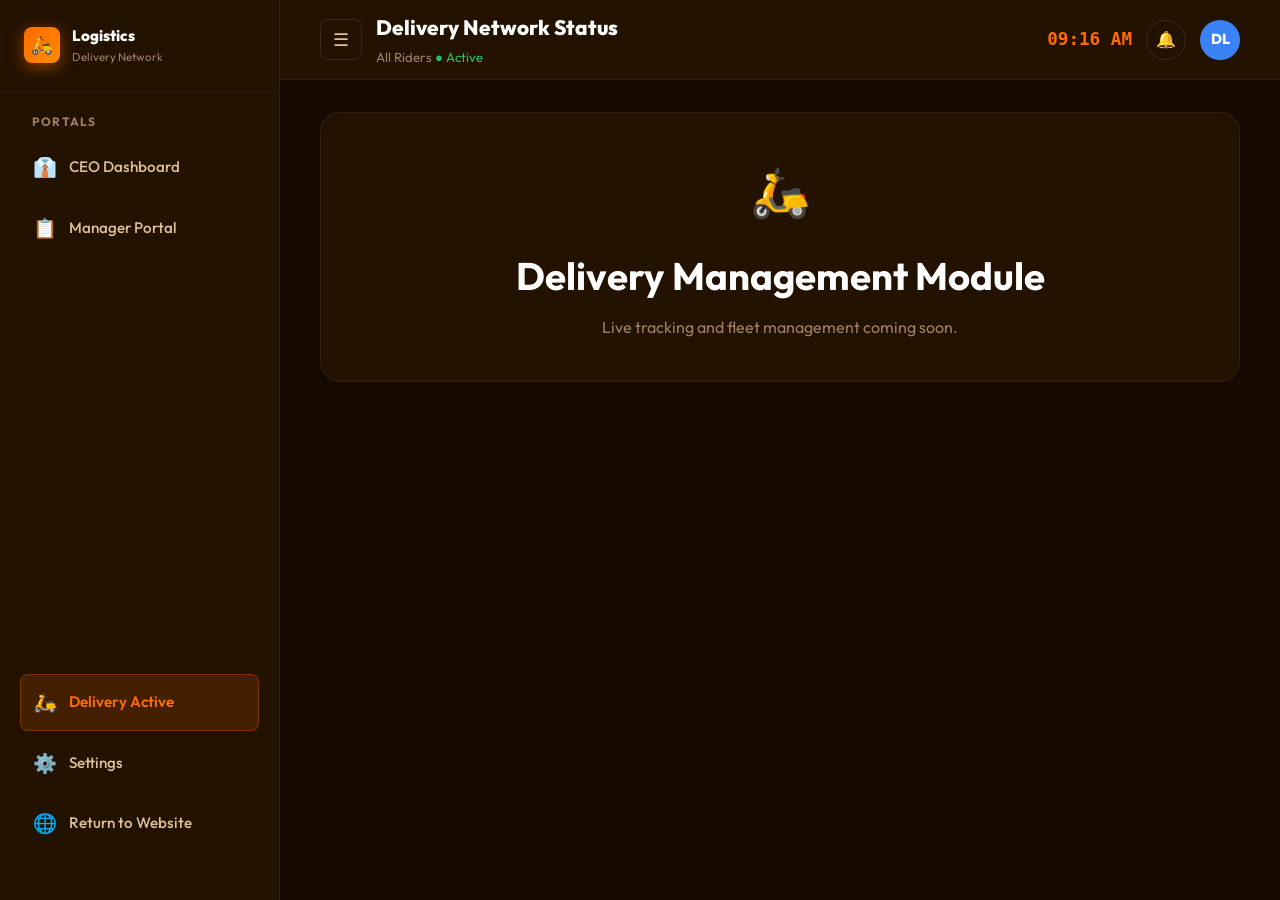
==== crispy-chicken/delivery.html @ e6ecdbbc "feat(dashboard): add active orders modal, new pages and collapsible sidebar" ====
<!DOCTYPE html>
<html lang="en">
<head>
  <meta charset="UTF-8" />
  <meta name="viewport" content="width=device-width, initial-scale=1.0" />
  <title>Delivery Dashboard — Crispy Chicken Calabar</title>
  <link rel="stylesheet" href="css/style.css" />
  <link rel="stylesheet" href="css/dashboard.css" />
</head>
<body class="dashboard-body">

<!-- ════ SIDEBAR ════════════════════════════════════════════ -->
<aside class="dash-sidebar" id="sidebar">
  <div class="dash-brand">
    <div class="nav-logo">🛵</div>
    <div>
      <div style="font-weight:800;font-size:0.95rem;">Logistics</div>
      <div style="font-size:0.72rem;color:var(--text-muted);">Delivery Network</div>
    </div>
  </div>

  <nav class="dash-nav" style="margin-top:20px;">
    <div class="dash-nav-section">
      <div class="dash-nav-label">Portals</div>
      <a href="ceo-dashboard.html" class="dash-nav-item">
        <span>👔</span> CEO Dashboard
      </a>
      <a href="manager-dashboard.html" class="dash-nav-item">
        <span>📋</span> Manager Portal
      </a>
    </div>
    <div class="dash-nav-section" style="margin-top:auto;">
      <a href="delivery.html" class="dash-nav-item active"><span>🛵</span> Delivery Active</a>
      <a href="settings.html" class="dash-nav-item"><span>⚙️</span> Settings</a>
      <a href="index.html" class="dash-nav-item"><span>🌐</span> Return to Website</a>
    </div>
  </nav>
</aside>

<!-- ════ MAIN ════════════════════════════════════════════════ -->
<main class="dash-main">

  <header class="dash-topbar">
    <div style="display:flex;align-items:center;">
      <button class="sidebar-toggle-btn" onclick="document.body.classList.toggle('sidebar-collapsed')">☰</button>
      <div>
        <h2 style="font-size:1.3rem;font-weight:800;">Delivery Network Status</h2>
        <p style="font-size:0.82rem;color:var(--text-muted);margin-top:2px;">All Riders <span style="color:var(--success);">● Active</span></p>
      </div>
    </div>
    <div style="display:flex;align-items:center;gap:14px;">
      <div class="dash-time">09:16 AM</div>
      <div class="notif-btn">🔔</div>
      <div class="manager-avatar" style="background:#3B82F6;">DL</div>
    </div>
  </header>

  <div class="dash-content">
    <div style="padding:40px;text-align:center;background:var(--bg-card);border-radius:var(--radius-lg);border:1px solid rgba(255,255,255,0.06);">
      <div style="font-size:3rem;margin-bottom:16px;">🛵</div>
      <h2>Delivery Management Module</h2>
      <p style="color:var(--text-muted);margin-top:8px;">Live tracking and fleet management coming soon.</p>
    </div>
  </div>

</main>

<script src="js/dashboard.js"></script>
</body>
</html>
---- crispy-chicken/css/style.css ----
/* ============================================================
   CRISPY CHICKEN CALABAR — GLOBAL DESIGN SYSTEM
   Engineered by King Tech Foundation
   ============================================================ */

@import url('https://fonts.googleapis.com/css2?family=Outfit:wght@300;400;500;600;700;800;900&display=swap');

/* ── TOKENS ─────────────────────────────────────────────── */
:root {
  --primary:        #FF6B00;
  --primary-glow:   #FF8C2A;
  --primary-dim:    rgba(255,107,0,0.15);
  --primary-border: rgba(255,107,0,0.3);
  --gold:           #FFD166;
  --gold-dim:       rgba(255,209,102,0.15);

  --bg-base:        #160A00;
  --bg-card:        #231200;
  --bg-surface:     #321A04;
  --bg-overlay:     rgba(18,10,0,0.88);

  --text-primary:   #FFFFFF;
  --text-secondary: #DEC19A;
  --text-muted:     #9E8068;

  --success:        #22C55E;
  --warning:        #F59E0B;
  --danger:         #EF4444;
  --info:           #3B82F6;

  --radius-sm:      8px;
  --radius-md:      14px;
  --radius-lg:      20px;
  --radius-xl:      32px;
  --radius-pill:    999px;

  --shadow-glow:    0 0 50px rgba(255,107,0,0.38);
  --shadow-card:    0 8px 40px rgba(0,0,0,0.45);
  --shadow-lift:    0 20px 60px rgba(0,0,0,0.65);

  --nav-h:          72px;
  --transition:     0.3s cubic-bezier(0.4,0,0.2,1);
}

/* ── RESET ───────────────────────────────────────────────── */
*, *::before, *::after { box-sizing: border-box; margin: 0; padding: 0; }
html { scroll-behavior: smooth; font-size: 16px; }
body {
  font-family: 'Outfit', sans-serif;
  background: var(--bg-base);
  color: var(--text-primary);
  line-height: 1.6;
  overflow-x: hidden;
}
img { max-width: 100%; display: block; }
a { text-decoration: none; color: inherit; }
button { cursor: pointer; font-family: inherit; border: none; outline: none; }
ul { list-style: none; }

/* ── SCROLLBAR ───────────────────────────────────────────── */
::-webkit-scrollbar { width: 6px; }
::-webkit-scrollbar-track { background: var(--bg-card); }
::-webkit-scrollbar-thumb { background: var(--primary); border-radius: 99px; }

/* ── TYPOGRAPHY ──────────────────────────────────────────── */
.display-1  { font-size: clamp(3rem,8vw,7rem); font-weight:900; line-height:1.05; letter-spacing:-0.03em; }
.display-2  { font-size: clamp(2.2rem,5vw,4.5rem); font-weight:800; line-height:1.1; letter-spacing:-0.02em; }
h1 { font-size: clamp(2rem,4vw,3rem); font-weight:800; }
h2 { font-size: clamp(1.6rem,3vw,2.4rem); font-weight:700; }
h3 { font-size: clamp(1.2rem,2vw,1.6rem); font-weight:600; }
h4 { font-size: 1.1rem; font-weight:600; }
.label { font-size:0.75rem; font-weight:600; letter-spacing:0.12em; text-transform:uppercase; color:var(--text-muted); }
.gradient-text {
  background: linear-gradient(135deg, var(--primary), var(--gold));
  -webkit-background-clip: text;
  -webkit-text-fill-color: transparent;
  background-clip: text;
}

/* ── BUTTONS ─────────────────────────────────────────────── */
.btn {
  display: inline-flex; align-items: center; gap: 8px;
  padding: 14px 28px; border-radius: var(--radius-pill);
  font-size: 0.95rem; font-weight: 600;
  transition: var(--transition);
  position: relative; overflow: hidden;
}
.btn::after {
  content:''; position:absolute; inset:0;
  background: rgba(255,255,255,0.1);
  opacity:0; transition: var(--transition);
}
.btn:hover::after { opacity:1; }
.btn:active { transform:scale(0.97); }

.btn-primary {
  background: linear-gradient(135deg, var(--primary), #FF8C00);
  color: #fff;
  box-shadow: 0 4px 24px rgba(255,107,0,0.4);
}
.btn-primary:hover { box-shadow: 0 8px 36px rgba(255,107,0,0.6); transform: translateY(-2px); }

.btn-outline {
  background: transparent;
  border: 2px solid var(--primary-border);
  color: var(--text-primary);
}
.btn-outline:hover { border-color: var(--primary); background: var(--primary-dim); }

.btn-ghost {
  background: rgba(255,255,255,0.06);
  color: var(--text-primary);
  backdrop-filter: blur(8px);
}
.btn-ghost:hover { background: rgba(255,255,255,0.12); }

.btn-sm { padding: 10px 20px; font-size: 0.85rem; }
.btn-lg { padding: 18px 40px; font-size: 1.05rem; }
.btn-icon { padding: 12px; border-radius: 50%; width: 44px; height:44px; justify-content:center; }

/* ── NAV ─────────────────────────────────────────────────── */
.navbar {
  position: fixed; top:0; left:0; right:0; z-index:1000;
  height: var(--nav-h);
  display: flex; align-items: center;
  padding: 0 5%;
  background: var(--bg-overlay);
  backdrop-filter: blur(20px);
  border-bottom: 1px solid var(--primary-border);
  transition: var(--transition);
}
.navbar.scrolled { box-shadow: var(--shadow-glow); }
.nav-brand {
  display: flex; align-items: center; gap: 12px;
  font-size: 1.3rem; font-weight: 800;
}
.nav-logo {
  width: 44px; height: 44px; border-radius: var(--radius-sm);
  background: linear-gradient(135deg, var(--primary), #FF8C00);
  display: flex; align-items: center; justify-content: center;
  font-size: 1.4rem;
  box-shadow: 0 4px 16px rgba(255,107,0,0.5);
}
.nav-links {
  display: flex; align-items: center; gap: 4px;
  margin: 0 auto;
}
.nav-links a {
  padding: 8px 16px; border-radius: var(--radius-pill);
  font-size: 0.9rem; font-weight: 500;
  color: var(--text-secondary);
  transition: var(--transition);
}
.nav-links a:hover, .nav-links a.active {
  color: var(--text-primary);
  background: var(--primary-dim);
}
.nav-actions { display: flex; align-items: center; gap: 12px; }
.cart-btn {
  position: relative; width: 44px; height:44px;
  background: var(--bg-surface); border-radius: var(--radius-sm);
  display: flex; align-items:center; justify-content:center;
  border: 1px solid var(--primary-border);
  transition: var(--transition);
}
.cart-btn:hover { border-color: var(--primary); background: var(--primary-dim); }
.cart-count {
  position: absolute; top:-6px; right:-6px;
  background: var(--primary); color:#fff;
  width:20px; height:20px; border-radius:50%;
  font-size:0.7rem; font-weight:700;
  display: flex; align-items:center; justify-content:center;
}

/* ── HERO ─────────────────────────────────────────────────── */
.hero {
  min-height: 100vh;
  display: flex; align-items: center;
  position: relative; overflow: hidden;
  padding-top: var(--nav-h);
}
.hero-bg {
  position: absolute; inset: 0;
  background: radial-gradient(ellipse 90% 70% at 65% 50%, rgba(255,107,0,0.28) 0%, transparent 65%),
              radial-gradient(ellipse 50% 50% at 15% 85%, rgba(255,209,102,0.15) 0%, transparent 55%),
              radial-gradient(ellipse 60% 40% at 80% 10%, rgba(255,140,0,0.12) 0%, transparent 60%),
              var(--bg-base);
}
.hero-grid {
  display: grid; grid-template-columns: 1fr 1fr;
  align-items: center; gap: 4rem;
  max-width: 1280px; margin: 0 auto; padding: 80px 5%;
  position: relative; z-index:1;
}
.hero-badge {
  display: inline-flex; align-items: center; gap: 8px;
  background: var(--primary-dim); border: 1px solid var(--primary-border);
  border-radius: var(--radius-pill); padding: 8px 18px;
  font-size: 0.82rem; font-weight: 600; color: var(--primary);
  margin-bottom: 1.5rem;
  animation: fadeInUp 0.6s ease both;
}
.hero-badge .dot { width:6px;height:6px;border-radius:50%;background:var(--primary);animation:pulse 2s infinite; }
.hero-title {
  animation: fadeInUp 0.6s 0.1s ease both;
  margin-bottom: 1.5rem;
}
.hero-subtitle {
  color: var(--text-secondary); font-size: 1.1rem;
  max-width: 480px; margin-bottom: 2.5rem;
  animation: fadeInUp 0.6s 0.2s ease both;
}
.hero-ctas {
  display: flex; gap: 16px; flex-wrap:wrap;
  animation: fadeInUp 0.6s 0.3s ease both;
  margin-bottom: 3rem;
}
.hero-stats {
  display: flex; gap: 2.5rem;
  animation: fadeInUp 0.6s 0.4s ease both;
}
.stat-item .stat-num {
  font-size: 1.8rem; font-weight:800; color:var(--primary);
}
.stat-item .stat-label { font-size:0.8rem; color:var(--text-muted); font-weight:500; }

.hero-visual {
  position: relative;
  animation: fadeInRight 0.8s 0.2s ease both;
}
.hero-img-wrap {
  position: relative; border-radius: var(--radius-xl);
  overflow: hidden; aspect-ratio: 4/5;
  box-shadow: var(--shadow-glow), var(--shadow-lift);
}
.hero-img-wrap img { width:100%; height:100%; object-fit:cover; }
.hero-img-wrap::after {
  content:''; position:absolute; inset:0;
  background: linear-gradient(to top, rgba(8,3,0,0.7) 0%, transparent 50%);
}
.hero-float-card {
  position: absolute; background: rgba(18,8,0,0.85);
  backdrop-filter: blur(20px); border-radius: var(--radius-md);
  border: 1px solid var(--primary-border);
  padding: 14px 20px; display: flex; align-items:center; gap:12px;
}
.hero-float-card.card-1 { bottom: 24px; left: -32px; animation: float 4s ease-in-out infinite; }
.hero-float-card.card-2 { top: 32px; right: -24px; animation: float 4s 1.5s ease-in-out infinite; }
.float-icon { font-size: 2rem; }
.float-info .float-title { font-size:0.85rem; font-weight:700; }
.float-info .float-sub { font-size:0.75rem; color:var(--text-muted); }

/* ── SECTIONS ─────────────────────────────────────────────── */
.section { padding: 100px 5%; }
.container { max-width: 1280px; margin: 0 auto; }
.section-header { text-align: center; margin-bottom: 64px; }
.section-header .label { margin-bottom: 12px; }
.section-header p { color:var(--text-secondary); max-width:520px; margin:16px auto 0; }

/* ── MENU CARDS ──────────────────────────────────────────── */
.menu-grid {
  display: grid; grid-template-columns: repeat(auto-fill, minmax(280px, 1fr));
  gap: 24px;
}
.menu-card {
  background: var(--bg-card);
  border: 1px solid rgba(255,255,255,0.06);
  border-radius: var(--radius-lg);
  overflow: hidden; cursor: pointer;
  transition: var(--transition);
  position: relative;
}
.menu-card:hover {
  transform: translateY(-6px);
  border-color: var(--primary-border);
  box-shadow: var(--shadow-glow), var(--shadow-card);
}
.menu-card-img {
  width:100%; height:200px; object-fit:cover;
  transition: transform 0.5s ease;
}
.menu-card:hover .menu-card-img { transform:scale(1.05); }
.menu-card-body { padding: 20px; }
.menu-card-tag {
  font-size:0.72rem; font-weight:700; letter-spacing:0.08em; text-transform:uppercase;
  color:var(--primary); margin-bottom:8px;
}
.menu-card-name { font-size:1.1rem; font-weight:700; margin-bottom:6px; }
.menu-card-desc { font-size:0.85rem; color:var(--text-secondary); margin-bottom:16px; line-height:1.5; }
.menu-card-footer { display:flex; align-items:center; justify-content:space-between; }
.menu-price { font-size:1.2rem; font-weight:800; color:var(--primary); }
.menu-price span { font-size:0.8rem; font-weight:400; color:var(--text-muted); }
.add-btn {
  width:38px; height:38px; border-radius:50%;
  background: linear-gradient(135deg,var(--primary),#FF8C00);
  display:flex; align-items:center; justify-content:center;
  font-size:1.2rem; color:#fff; font-weight:700;
  box-shadow: 0 4px 16px rgba(255,107,0,0.4);
  transition: var(--transition);
}
.add-btn:hover { transform:scale(1.15); box-shadow: 0 6px 24px rgba(255,107,0,0.6); }

/* ── HOW IT WORKS ────────────────────────────────────────── */
.steps-grid { display:grid; grid-template-columns:repeat(auto-fit,minmax(220px,1fr)); gap:32px; }
.step-card {
  text-align:center; padding:40px 24px;
  background:var(--bg-card); border:1px solid rgba(255,255,255,0.05);
  border-radius:var(--radius-lg); position:relative;
  transition: var(--transition);
}
.step-card:hover { border-color:var(--primary-border); transform:translateY(-4px); }
.step-num {
  font-size:4rem; font-weight:900; opacity:0.12; line-height:1;
  color:var(--primary); position:absolute; top:16px; right:20px;
}
.step-icon {
  width:64px; height:64px; border-radius:var(--radius-md);
  background:var(--primary-dim); border:1px solid var(--primary-border);
  display:flex; align-items:center; justify-content:center;
  font-size:1.8rem; margin: 0 auto 20px;
}
.step-title { font-size:1.1rem; font-weight:700; margin-bottom:10px; }
.step-desc { font-size:0.88rem; color:var(--text-secondary); line-height:1.6; }
.step-connector {
  position:absolute; top:50%; right:-36px; z-index:1;
  width:36px; height:2px; background:var(--primary-border);
}
.step-connector::after {
  content:''; position:absolute; right:-6px; top:-4px;
  width:0; height:0;
  border-left:8px solid var(--primary);
  border-top:5px solid transparent;
  border-bottom:5px solid transparent;
}

/* ── BRANCHES ────────────────────────────────────────────── */
.branches-grid { display:grid; grid-template-columns:repeat(auto-fit,minmax(240px,1fr)); gap:20px; }
.branch-card {
  background:var(--bg-card); border:1px solid rgba(255,255,255,0.06);
  border-radius:var(--radius-md); padding:28px 24px;
  transition:var(--transition); cursor:pointer;
}
.branch-card:hover { border-color:var(--primary-border); background:var(--bg-surface); transform:translateY(-3px); }
.branch-name { font-size:1rem; font-weight:700; margin-bottom:6px; }
.branch-address { font-size:0.83rem; color:var(--text-secondary); margin-bottom:16px; display:flex; gap:6px; align-items:flex-start; }
.branch-meta { display:flex; gap:16px; }
.branch-badge {
  font-size:0.75rem; font-weight:600; padding:4px 12px;
  border-radius:var(--radius-pill);
}
.badge-open { background:rgba(34,197,94,0.15); color:var(--success); }
.badge-busy { background:rgba(245,158,11,0.15); color:var(--warning); }

/* ── TESTIMONIALS ────────────────────────────────────────── */
.testimonials-grid { display:grid; grid-template-columns:repeat(auto-fit,minmax(300px,1fr)); gap:24px; }
.testimonial-card {
  background:var(--bg-card); border:1px solid rgba(255,255,255,0.06);
  border-radius:var(--radius-lg); padding:32px 28px;
  transition:var(--transition);
}
.testimonial-card:hover { border-color:var(--primary-border); }
.stars { color:var(--gold); font-size:1rem; margin-bottom:16px; }
.testimonial-text { font-size:0.95rem; color:var(--text-secondary); line-height:1.7; margin-bottom:24px; font-style:italic; }
.testimonial-author { display:flex; align-items:center; gap:12px; }
.author-avatar {
  width:44px; height:44px; border-radius:50%;
  background:linear-gradient(135deg,var(--primary),var(--gold));
  display:flex; align-items:center; justify-content:center;
  font-weight:800; font-size:1rem;
}
.author-name { font-size:0.9rem; font-weight:700; }
.author-loc { font-size:0.78rem; color:var(--text-muted); }

/* ── LOYALTY BANNER ──────────────────────────────────────── */
.loyalty-section {
  margin: 0 5% 100px;
  background: linear-gradient(135deg, var(--bg-surface) 0%, rgba(255,107,0,0.1) 100%);
  border: 1px solid var(--primary-border);
  border-radius: var(--radius-xl); padding: 60px 5%;
  display:flex; align-items:center; justify-content:space-between; gap:40px;
  position:relative; overflow:hidden;
}
.loyalty-section::before {
  content:'🍗'; position:absolute; right:5%; top:50%;
  transform:translateY(-50%); font-size:8rem; opacity:0.08;
}
.loyalty-text .label { margin-bottom:12px; }
.loyalty-text h2 { margin-bottom:12px; }
.loyalty-text p { color:var(--text-secondary); max-width:480px; }

/* ── FOOTER ──────────────────────────────────────────────── */
footer {
  background: var(--bg-card);
  border-top: 1px solid rgba(255,255,255,0.06);
  padding: 80px 5% 40px;
}
.footer-grid { display:grid; grid-template-columns:2fr 1fr 1fr 1fr; gap:48px; margin-bottom:60px; }
.footer-brand .nav-brand { margin-bottom:16px; }
.footer-brand p { color:var(--text-secondary); font-size:0.9rem; line-height:1.7; max-width:280px; }
.footer-col h4 { font-size:0.875rem; font-weight:700; letter-spacing:0.06em; text-transform:uppercase; color:var(--text-muted); margin-bottom:20px; }
.footer-col ul li { margin-bottom:12px; }
.footer-col ul li a { font-size:0.9rem; color:var(--text-secondary); transition:var(--transition); }
.footer-col ul li a:hover { color:var(--primary); }
.footer-bottom {
  border-top:1px solid rgba(255,255,255,0.06); padding-top:32px;
  display:flex; align-items:center; justify-content:space-between;
  font-size:0.85rem; color:var(--text-muted);
}
.social-links { display:flex; gap:12px; }
.social-btn {
  width:40px; height:40px; border-radius:var(--radius-sm);
  background:var(--bg-surface); border:1px solid rgba(255,255,255,0.06);
  display:flex; align-items:center; justify-content:center;
  transition:var(--transition); font-size:1rem;
}
.social-btn:hover { border-color:var(--primary); background:var(--primary-dim); }

/* ── ANIMATIONS ──────────────────────────────────────────── */
@keyframes fadeInUp {
  from { opacity:0; transform:translateY(30px); }
  to   { opacity:1; transform:translateY(0); }
}
@keyframes fadeInRight {
  from { opacity:0; transform:translateX(40px); }
  to   { opacity:1; transform:translateX(0); }
}
@keyframes float {
  0%,100% { transform:translateY(0); }
  50%      { transform:translateY(-12px); }
}
@keyframes pulse {
  0%,100% { opacity:1; transform:scale(1); }
  50%      { opacity:0.5; transform:scale(0.8); }
}
@keyframes spin { to { transform:rotate(360deg); } }
@keyframes slideIn {
  from { opacity:0; transform:translateY(20px); }
  to   { opacity:1; transform:translateY(0); }
}

/* ── NOTIFICATION TOAST ──────────────────────────────────── */
.toast {
  position: fixed; bottom:32px; right:32px; z-index:9999;
  background:var(--bg-surface); border:1px solid var(--primary-border);
  border-radius:var(--radius-md); padding:16px 20px;
  display:flex; align-items:center; gap:12px;
  box-shadow: var(--shadow-card); animation: slideIn 0.4s ease;
  max-width:340px;
}
.toast-icon { font-size:1.5rem; }
.toast-msg { font-size:0.9rem; font-weight:600; }
.toast-sub { font-size:0.78rem; color:var(--text-muted); margin-top:2px; }

/* ── CATEGORY TABS ───────────────────────────────────────── */
.cat-tabs { display:flex; gap:10px; overflow-x:auto; padding-bottom:4px; margin-bottom:40px; }
.cat-tabs::-webkit-scrollbar { height:3px; }
.cat-tab {
  padding:10px 22px; border-radius:var(--radius-pill);
  font-size:0.9rem; font-weight:600; white-space:nowrap;
  background:var(--bg-card); border:1px solid rgba(255,255,255,0.06);
  color:var(--text-secondary); transition:var(--transition);
}
.cat-tab:hover { color:var(--text-primary); border-color:var(--primary-border); }
.cat-tab.active { background:var(--primary); color:#fff; border-color:var(--primary); box-shadow:0 4px 16px rgba(255,107,0,0.4); }

/* ── CART SIDEBAR ─────────────────────────────────────────── */
.cart-overlay {
  position:fixed; inset:0; background:rgba(0,0,0,0.7);
  z-index:2000; display:none; backdrop-filter:blur(4px);
}
.cart-overlay.open { display:block; }
.cart-panel {
  position:fixed; top:0; right:0; bottom:0; width:420px;
  background:var(--bg-card); border-left:1px solid var(--primary-border);
  z-index:2001; display:flex; flex-direction:column;
  transform:translateX(100%); transition:0.4s cubic-bezier(0.4,0,0.2,1);
}
.cart-panel.open { transform:translateX(0); }
.cart-header {
  padding:24px; border-bottom:1px solid rgba(255,255,255,0.07);
  display:flex; align-items:center; justify-content:space-between;
}
.cart-header h3 { font-size:1.2rem; font-weight:700; }
.cart-items { flex:1; overflow-y:auto; padding:16px; }
.cart-item {
  display:flex; gap:14px; padding:16px 0;
  border-bottom:1px solid rgba(255,255,255,0.05);
}
.cart-item-img { width:64px; height:64px; border-radius:var(--radius-sm); object-fit:cover; }
.cart-item-info { flex:1; }
.cart-item-name { font-size:0.9rem; font-weight:600; margin-bottom:4px; }
.cart-item-price { font-size:0.9rem; color:var(--primary); font-weight:700; }
.qty-control { display:flex; align-items:center; gap:10px; margin-top:8px; }
.qty-btn {
  width:28px; height:28px; border-radius:50%;
  background:var(--bg-surface); border:1px solid var(--primary-border);
  color:var(--text-primary); font-size:1rem; font-weight:700;
  display:flex; align-items:center; justify-content:center;
  transition:var(--transition);
}
.qty-btn:hover { background:var(--primary); border-color:var(--primary); }
.qty-num { font-size:0.9rem; font-weight:700; min-width:20px; text-align:center; }
.cart-footer { padding:24px; border-top:1px solid rgba(255,255,255,0.07); }
.cart-total { display:flex; justify-content:space-between; margin-bottom:20px; }
.cart-total .label { font-size:0.85rem; }
.cart-total .amount { font-size:1.4rem; font-weight:800; color:var(--primary); }

/* ── ORDER TRACKER ───────────────────────────────────────── */
.track-timeline { position:relative; padding:40px 0; }
.track-step { display:flex; gap:24px; margin-bottom:32px; position:relative; }
.track-step-icon {
  width:52px; height:52px; border-radius:50%; flex-shrink:0;
  display:flex; align-items:center; justify-content:center; font-size:1.3rem;
  position:relative; z-index:1;
}
.track-step.done .track-step-icon { background:var(--success); box-shadow:0 0 20px rgba(34,197,94,0.4); }
.track-step.active .track-step-icon { background:var(--primary); box-shadow:0 0 20px rgba(255,107,0,0.6); animation:pulse 2s infinite; }
.track-step.pending .track-step-icon { background:var(--bg-surface); border:2px solid rgba(255,255,255,0.1); }
.track-step-line {
  position:absolute; left:25px; top:52px; width:2px; height:calc(100% + 8px);
  background:rgba(255,255,255,0.08);
}
.track-step.done .track-step-line { background:var(--success); }
.track-step-info { padding-top:12px; }
.track-step-title { font-weight:700; margin-bottom:4px; }
.track-step-time { font-size:0.82rem; color:var(--text-muted); }

/* ── FORM ELEMENTS ───────────────────────────────────────── */
.form-group { margin-bottom:20px; }
.form-label { display:block; font-size:0.85rem; font-weight:600; color:var(--text-secondary); margin-bottom:8px; }
.form-input {
  width:100%; padding:14px 18px;
  background:var(--bg-surface); border:1px solid rgba(255,255,255,0.08);
  border-radius:var(--radius-sm); color:var(--text-primary);
  font-family:inherit; font-size:0.95rem;
  transition:var(--transition);
}
.form-input:focus { outline:none; border-color:var(--primary); box-shadow:0 0 0 3px var(--primary-dim); }
.form-input::placeholder { color:var(--text-muted); }

/* ── DIVIDER ─────────────────────────────────────────────── */
.divider { height:1px; background:rgba(255,255,255,0.06); margin:40px 0; }

/* ── BADGE CHIP ──────────────────────────────────────────── */
.chip {
  display:inline-flex; align-items:center; gap:6px;
  padding:4px 12px; border-radius:var(--radius-pill);
  font-size:0.78rem; font-weight:700;
}
.chip-orange { background:rgba(255,107,0,0.15); color:var(--primary); }
.chip-green  { background:rgba(34,197,94,0.15);  color:var(--success); }
.chip-yellow { background:rgba(245,158,11,0.15); color:var(--warning); }
.chip-red    { background:rgba(239,68,68,0.15);   color:var(--danger); }
.chip-blue   { background:rgba(59,130,246,0.15);  color:var(--info); }

/* ── PAGE HERO (inner pages) ─────────────────────────────── */
.page-hero {
  padding-top: calc(var(--nav-h) + 60px);
  padding-bottom: 60px; padding-left:5%; padding-right:5%;
  background: linear-gradient(to bottom, rgba(255,107,0,0.08) 0%, transparent 100%);
  border-bottom: 1px solid rgba(255,255,255,0.05);
}

/* ── RESPONSIVE ──────────────────────────────────────────── */
@media (max-width: 1024px) {
  .hero-grid { grid-template-columns:1fr; text-align:center; }
  .hero-visual { display:none; }
  .hero-stats { justify-content:center; }
  .hero-ctas { justify-content:center; }
  .footer-grid { grid-template-columns:1fr 1fr; }
}
@media (max-width: 768px) {
  .nav-links { display:none; }
  .steps-grid { grid-template-columns:1fr; }
  .step-connector { display:none; }
  .loyalty-section { flex-direction:column; text-align:center; }
  .footer-grid { grid-template-columns:1fr; }
  .footer-bottom { flex-direction:column; gap:16px; text-align:center; }
  .cart-panel { width:100%; }
}
---- crispy-chicken/css/dashboard.css ----
/* ============================================================
   DASHBOARD SPECIFIC STYLES (Manager & CEO)
   ============================================================ */

body.dashboard-body {
  display: flex; height: 100vh; overflow: hidden;
  background: var(--bg-base); font-family: 'Outfit', sans-serif;
}

/* SIDEBAR */
.dash-sidebar {
  width: 280px; background: var(--bg-card);
  border-right: 1px solid rgba(255,255,255,0.06);
  display: flex; flex-direction: column; z-index: 100;
}
.dash-brand { padding: 24px; display: flex; align-items: center; gap: 12px; border-bottom: 1px solid rgba(255,255,255,0.03); }
.dash-brand .nav-logo { width: 36px; height: 36px; font-size: 1.1rem; }
.branch-pill {
  margin: 20px; padding: 12px 16px; background: rgba(255,255,255,0.03);
  border: 1px solid rgba(255,255,255,0.06); border-radius: var(--radius-md);
  display: flex; align-items: center; gap: 12px;
}
.dash-nav { padding: 0 20px 20px; flex: 1; display: flex; flex-direction: column; overflow-y: auto; }
.dash-nav-section { margin-bottom: 24px; }
.dash-nav-label { font-size: 0.75rem; font-weight: 700; color: var(--text-muted); text-transform: uppercase; letter-spacing: 0.1em; margin-bottom: 8px; padding-left: 12px; }
.dash-nav-item {
  display: flex; align-items: center; gap: 12px; padding: 12px;
  border-radius: var(--radius-sm); color: var(--text-secondary);
  font-size: 0.95rem; font-weight: 500; transition: var(--transition);
  margin-bottom: 4px; border: 1px solid transparent;
}
.dash-nav-item:hover { background: var(--bg-surface); color: var(--text-primary); }
.dash-nav-item.active { background: var(--primary-dim); color: var(--primary); border-color: var(--primary-border); font-weight: 600; }
.dash-nav-item span:first-child { font-size: 1.2rem; }
.nav-badge {
  margin-left: auto; background: var(--primary); color: #fff;
  font-size: 0.75rem; font-weight: 800; padding: 2px 8px; border-radius: var(--radius-pill);
}
.nav-badge.warning { background: var(--warning); }

/* MAIN CONTENT */
.dash-main { flex: 1; display: flex; flex-direction: column; min-width: 0; }
.dash-topbar {
  height: 80px; padding: 0 40px; border-bottom: 1px solid rgba(255,255,255,0.06);
  display: flex; align-items: center; justify-content: space-between; background: var(--bg-card);
}
.dash-time { font-family: monospace; font-size: 1.1rem; font-weight: 800; color: var(--primary); }
.dash-topbar-date { font-size: 0.9rem; font-weight: 600; color: var(--text-secondary); }
.notif-btn { position: relative; width: 40px; height: 40px; border-radius: 50%; border: 1px solid rgba(255,255,255,0.1); display: flex; align-items: center; justify-content: center; cursor: pointer; transition: var(--transition); }
.notif-btn:hover { background: var(--bg-surface); }
.notif-dot { position: absolute; top: 10px; right: 10px; width: 8px; height: 8px; background: var(--danger); border-radius: 50%; border: 2px solid var(--bg-card); }
.manager-avatar { width: 40px; height: 40px; border-radius: 50%; background: linear-gradient(135deg, var(--primary), var(--gold)); display: flex; align-items: center; justify-content: center; font-weight: 800; font-size: 0.9rem; }

.dash-content { padding: 32px 40px; flex: 1; overflow-y: auto; display: flex; flex-direction: column; gap: 32px; }

/* STATS ROW */
.stats-row { padding: 24px 40px 0; display: grid; grid-template-columns: repeat(auto-fit, minmax(200px, 1fr)); gap: 20px; }
.stat-card {
  background: var(--bg-card); border: 1px solid rgba(255,255,255,0.06);
  padding: 24px; border-radius: var(--radius-lg); position: relative;
}
.stat-icon { width: 48px; height: 48px; border-radius: var(--radius-sm); border: 1px solid; display: flex; align-items: center; justify-content: center; font-size: 1.4rem; margin-bottom: 16px; }
.stat-value { font-size: 1.8rem; font-weight: 800; margin-bottom: 4px; font-variant-numeric: tabular-nums; }
.stat-label { font-size: 0.85rem; color: var(--text-secondary); font-weight: 600; }
.stat-trend { position: absolute; top: 24px; right: 24px; font-size: 0.8rem; font-weight: 700; padding: 4px 8px; border-radius: var(--radius-pill); }
.stat-trend.up { background: rgba(34,197,94,0.15); color: var(--success); }
.stat-trend.down { background: rgba(239,68,68,0.15); color: var(--danger); }

/* KANBAN BOARD */
.kanban-cols { display: grid; grid-template-columns: repeat(4, 1fr); gap: 20px; flex: 1; min-height: 500px; }
.kanban-col { display: flex; flex-direction: column; background: rgba(255,255,255,0.02); border-radius: var(--radius-md); border: 1px solid rgba(255,255,255,0.04); }
.col-header { padding: 16px; border-bottom: 1px solid rgba(255,255,255,0.04); display: flex; justify-content: space-between; align-items: center; }
.col-title { font-weight: 700; font-size: 0.95rem; }
.col-count { background: var(--bg-surface); border: 1px solid rgba(255,255,255,0.1); width: 24px; height: 24px; display: flex; align-items: center; justify-content: center; border-radius: 50%; font-size: 0.75rem; font-weight: 700; }
.col-body { padding: 16px; flex: 1; overflow-y: auto; display: flex; flex-direction: column; gap: 16px; }

/* ORDER CARDS */
.order-card {
  background: var(--bg-card); border: 1px solid rgba(255,255,255,0.08);
  border-radius: var(--radius-sm); padding: 16px; box-shadow: var(--shadow-card);
  animation: slideIn 0.3s ease; position: relative; overflow: hidden;
}
.order-card::before { content:''; position:absolute; left:0; top:0; bottom:0; width:4px; }
.order-card.new-order::before { background: var(--info); }
.order-card.preparing-order::before { background: var(--warning); }
.order-card.ready-order::before { background: var(--primary); }
.order-card.done-order::before { background: var(--success); }

.order-card-header { display: flex; align-items: center; gap: 8px; margin-bottom: 12px; }
.order-num { font-weight: 800; font-size: 1rem; }
.order-time { margin-left: auto; font-size: 0.75rem; color: var(--text-muted); font-weight: 600; }
.order-items-list { font-size: 0.85rem; color: var(--text-primary); margin-bottom: 12px; padding-bottom: 12px; border-bottom: 1px dashed rgba(255,255,255,0.1); line-height: 1.6; }
.order-card-footer { display: flex; justify-content: space-between; align-items: center; }
.order-customer { font-size: 0.85rem; font-weight: 600; color: var(--text-secondary); }
.order-total { font-weight: 800; color: var(--primary); }
.order-actions { display: grid; grid-template-columns: 1fr 1fr; gap: 8px; margin-top: 16px; }
.order-actions button { padding: 8px; border-radius: var(--radius-sm); font-size: 0.85rem; font-weight: 700; transition: var(--transition); }
.btn-accept { background: rgba(34,197,94,0.15); color: var(--success); border: 1px solid rgba(34,197,94,0.3); }
.btn-accept:hover { background: var(--success); color: #fff; }
.btn-reject { background: transparent; color: var(--text-muted); border: 1px solid rgba(255,255,255,0.1); }
.btn-reject:hover { background: rgba(239,68,68,0.1); color: var(--danger); border-color: var(--danger); }
.btn-ready { width: 100%; margin-top: 12px; padding: 10px; background: rgba(255,107,0,0.15); color: var(--primary); border: 1px solid var(--primary-border); border-radius: var(--radius-sm); font-weight: 700; font-size: 0.85rem; transition: var(--transition); }
.btn-ready:hover { background: var(--primary); color: #fff; }
.btn-dispatched { width: 100%; margin-top: 12px; padding: 10px; background: rgba(34,197,94,0.15); color: var(--success); border: 1px solid rgba(34,197,94,0.3); border-radius: var(--radius-sm); font-weight: 700; font-size: 0.85rem; transition: var(--transition); }
.btn-dispatched:hover { background: var(--success); color: #fff; }
.prep-timer { background: rgba(245,158,11,0.1); color: var(--warning); padding: 4px 8px; border-radius: var(--radius-sm); font-size: 0.8rem; font-weight: 700; text-align: center; margin-top: 12px; }

/* ALERTS ROW */
.alerts-section { background: var(--bg-card); padding: 24px; border-radius: var(--radius-lg); border: 1px solid rgba(255,255,255,0.06); }
.alert-row { display: grid; grid-template-columns: 1fr 1fr; gap: 20px; }
.alert-item { padding: 16px; border-radius: var(--radius-sm); display: flex; align-items: center; gap: 16px; border: 1px solid; }
.alert-item.warning { background: rgba(245,158,11,0.05); border-color: rgba(245,158,11,0.2); }
.alert-item.danger { background: rgba(239,68,68,0.05); border-color: rgba(239,68,68,0.2); }
.alert-item span:first-child { font-size: 1.8rem; }

/* CEO DASHBOARD SPECIFIC */
.ceo-grid { display: grid; grid-template-columns: 2fr 1fr; gap: 32px; }
.ceo-panel { background: var(--bg-card); border: 1px solid rgba(255,255,255,0.06); border-radius: var(--radius-lg); padding: 24px; display: flex; flex-direction: column; }
.ceo-panel h3 { font-size: 1.1rem; font-weight: 700; margin-bottom: 24px; display: flex; justify-content: space-between; align-items: center; }

.branch-list { display: flex; flex-direction: column; gap: 12px; }
.branch-list-item {
  display: flex; align-items: center; justify-content: space-between;
  padding: 16px; border: 1px solid rgba(255,255,255,0.05); border-radius: var(--radius-md);
  background: var(--bg-surface); transition: var(--transition);
}
.branch-list-item:hover { border-color: var(--primary-border); }
.bli-main { display: flex; align-items: center; gap: 16px; }
.bli-rank { width: 28px; height: 28px; border-radius: 50%; font-size: 0.8rem; font-weight: 800; display: flex; align-items: center; justify-content: center; background: rgba(255,255,255,0.1); }
.bli-rank.gold { background: linear-gradient(135deg, #FFD700, #FDB931); color: #000; box-shadow: 0 0 15px rgba(255,215,0,0.4); }
.bli-info .b-name { font-weight: 700; font-size: 0.95rem; }
.bli-info .b-mgr { font-size: 0.75rem; color: var(--text-muted); }
.bli-metrics { display: flex; gap: 32px; text-align: right; }
.bli-metric-val { font-weight: 800; font-size: 1rem; color: var(--text-primary); }
.bli-metric-lbl { font-size: 0.7rem; color: var(--text-muted); text-transform: uppercase; letter-spacing: 0.05em; }
.bli-status { width: 10px; height: 10px; border-radius: 50%; background: var(--success); box-shadow: 0 0 10px var(--success); }

.ceo-map-mockup {
  flex: 1; min-height: 300px; border-radius: var(--radius-md);
  background: url('../assets/images/restaurant-interior.png') center/cover;
  position: relative; overflow: hidden;
}
.ceo-map-mockup::after { content:''; position:absolute; inset:0; background: rgba(8,3,0,0.85); }
.map-pin {
  position: absolute; width: 20px; height: 20px; background: var(--primary); border-radius: 50%;
  border: 3px solid #fff; box-shadow: 0 0 20px var(--primary); z-index: 2;
  cursor: pointer; transition: transform 0.2s;
}
.map-pin:hover { transform: scale(1.3); }
.map-pin.p1 { top: 30%; left: 40%; }
.map-pin.p2 { top: 50%; left: 60%; }
.map-pin.p3 { top: 70%; left: 30%; }
.map-pin.p4 { top: 40%; left: 75%; }
.map-pin.p5 { top: 80%; left: 55%; }

/* TOGGLE LISTS */
.toggle-switch {
  width: 44px; height: 24px; background: rgba(255,255,255,0.1); border-radius: 99px;
  position: relative; cursor: pointer; transition: var(--transition);
}
.toggle-switch::after {
  content: ''; position: absolute; top: 2px; left: 2px; width: 20px; height: 20px;
  background: #fff; border-radius: 50%; transition: var(--transition);
}
.toggle-switch.active { background: var(--primary); }
.toggle-switch.active::after { left: calc(100% - 22px); }

/* SIDEBAR COLLAPSE TOGGLE */
.dash-sidebar { transition: width 0.3s ease; overflow-x: hidden; white-space: nowrap; }
body.sidebar-collapsed .dash-sidebar { width: 80px; }
body.sidebar-collapsed .dash-brand { justify-content: center; padding: 24px 0; }
body.sidebar-collapsed .dash-brand > div:not(.nav-logo) { display: none; }
body.sidebar-collapsed .branch-pill { padding: 12px; justify-content: center; }
body.sidebar-collapsed .branch-pill > div,
body.sidebar-collapsed .branch-pill .chip { display: none; }
body.sidebar-collapsed .dash-nav-label { opacity: 0; pointer-events: none; }
body.sidebar-collapsed .dash-nav-item span:not(:first-child) { display: none; }
body.sidebar-collapsed .nav-badge:not(.warning), body.sidebar-collapsed .chip { display: none; }
.sidebar-toggle-btn {
  background: transparent; border: 1px solid rgba(255,255,255,0.1); color: var(--text-secondary);
  border-radius: var(--radius-sm); padding: 8px 12px; cursor: pointer; transition: var(--transition);
  margin-right: 14px; font-size: 1.1rem; flex-shrink: 0;
}
.sidebar-toggle-btn:hover { background: var(--bg-surface); color: var(--text-primary); border-color: var(--primary-border); }
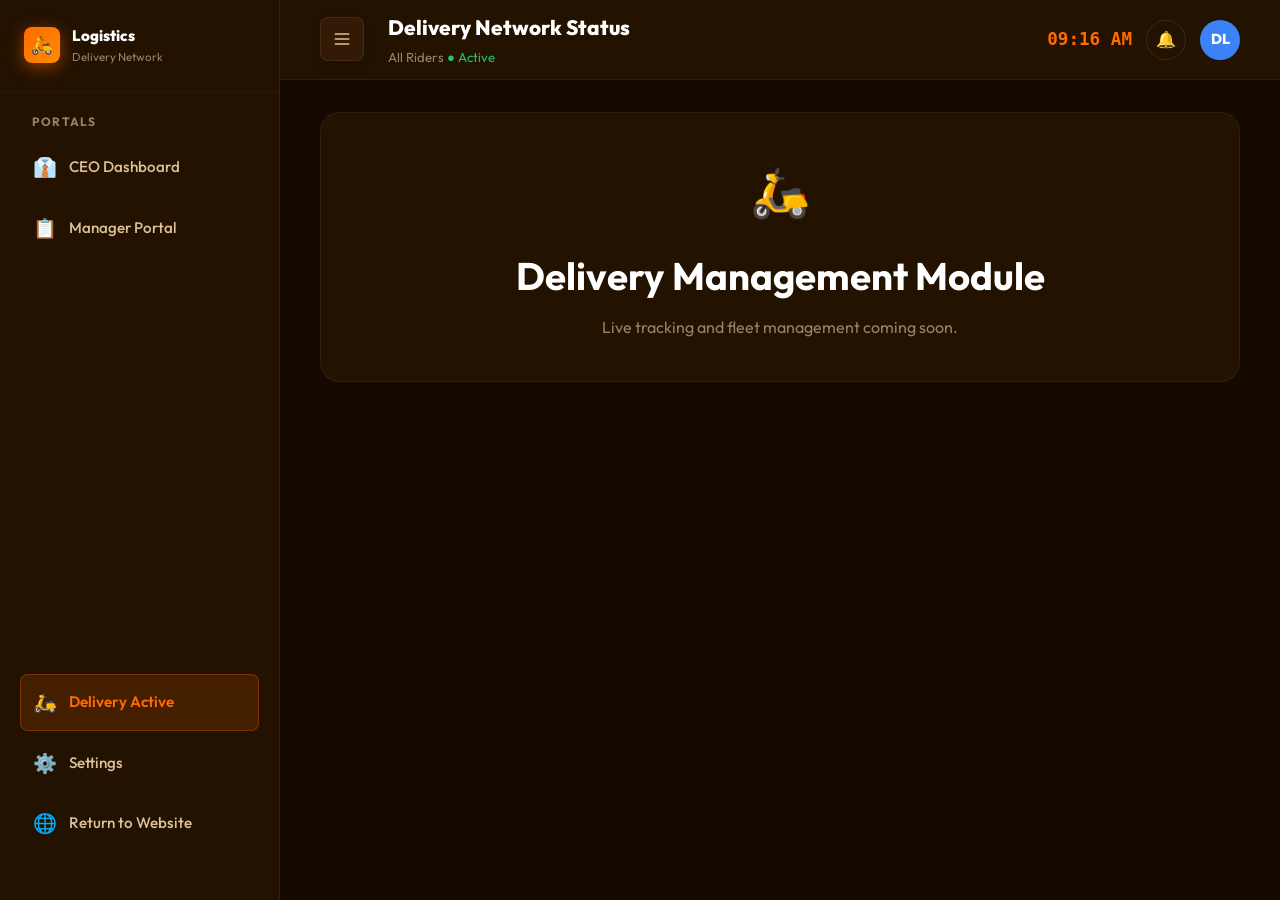
==== commit 4bc48c99: "feat(ui): update hamburger icon, center menu hero, add toggleable sidebar and product page" ====
--- a/crispy-chicken/delivery.html
+++ b/crispy-chicken/delivery.html
@@ -42,7 +42,9 @@
 
   <header class="dash-topbar">
     <div style="display:flex;align-items:center;">
-      <button class="sidebar-toggle-btn" onclick="document.body.classList.toggle('sidebar-collapsed')">☰</button>
+      <button class="sidebar-toggle-btn" onclick="document.body.classList.toggle('sidebar-collapsed')">
+        <svg viewBox="0 0 24 24"><path d="M4 6h16M4 12h16M4 18h16"></path></svg>
+      </button>
       <div>
         <h2 style="font-size:1.3rem;font-weight:800;">Delivery Network Status</h2>
         <p style="font-size:0.82rem;color:var(--text-muted);margin-top:2px;">All Riders <span style="color:var(--success);">● Active</span></p>
--- a/crispy-chicken/css/dashboard.css
+++ b/crispy-chicken/css/dashboard.css
@@ -177,8 +177,9 @@
 body.sidebar-collapsed .dash-nav-item span:not(:first-child) { display: none; }
 body.sidebar-collapsed .nav-badge:not(.warning), body.sidebar-collapsed .chip { display: none; }
 .sidebar-toggle-btn {
-  background: transparent; border: 1px solid rgba(255,255,255,0.1); color: var(--text-secondary);
-  border-radius: var(--radius-sm); padding: 8px 12px; cursor: pointer; transition: var(--transition);
-  margin-right: 14px; font-size: 1.1rem; flex-shrink: 0;
+  background: var(--bg-surface); border: 1px solid rgba(255,255,255,0.08); color: var(--text-secondary);
+  border-radius: var(--radius-sm); width: 44px; height: 44px; display: flex; align-items: center; justify-content: center;
+  cursor: pointer; transition: var(--transition); margin-right: 24px; flex-shrink: 0; box-shadow: 0 4px 12px rgba(0,0,0,0.1);
 }
-.sidebar-toggle-btn:hover { background: var(--bg-surface); color: var(--text-primary); border-color: var(--primary-border); }
+.sidebar-toggle-btn:hover { background: var(--primary-dim); color: var(--primary); border-color: var(--primary-border); }
+.sidebar-toggle-btn svg { width: 20px; height: 20px; fill: none; stroke: currentColor; stroke-width: 2; stroke-linecap: round; stroke-linejoin: round; }
